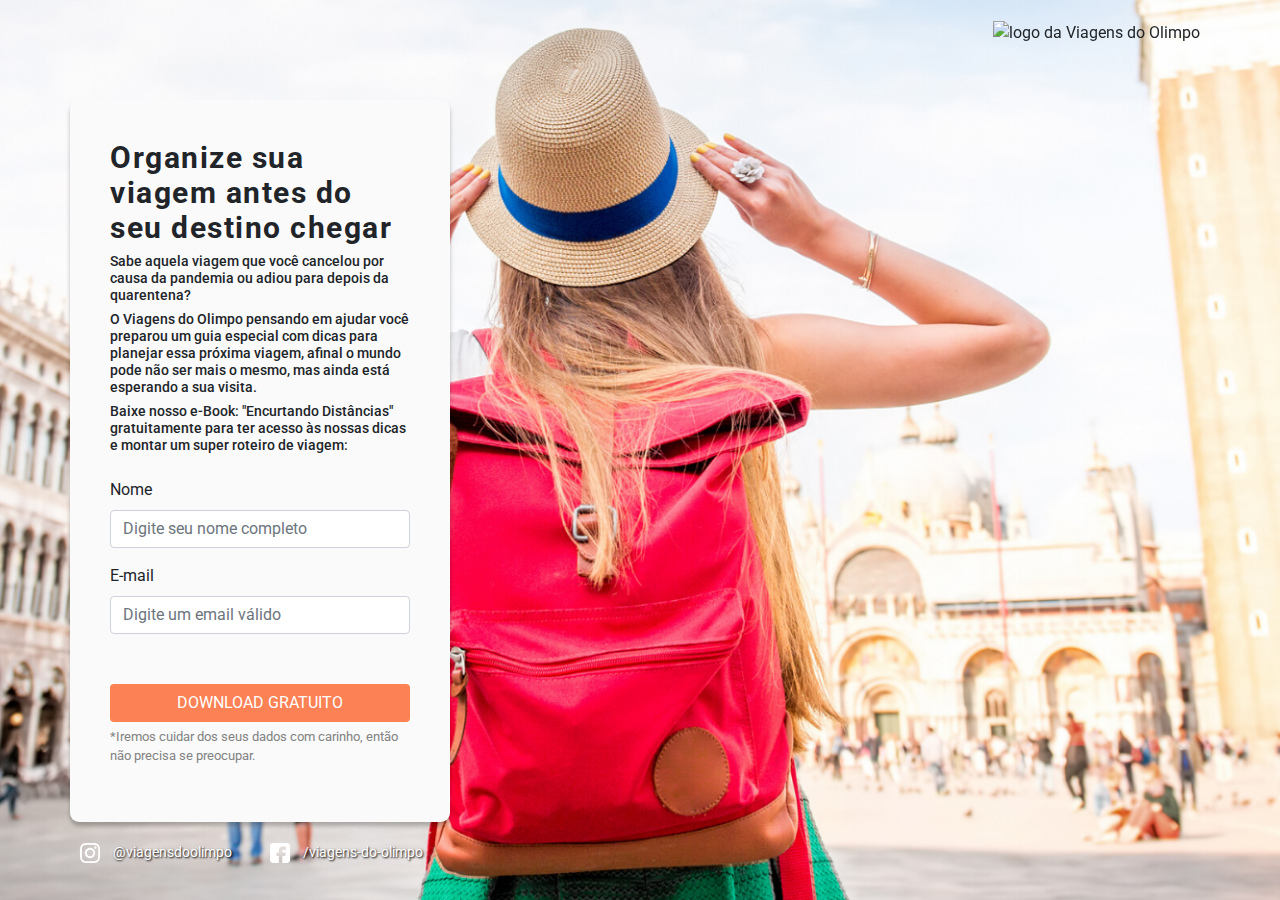
==== index.html @ 420ebf38 "edição thank you, manager tag thank you e edição background landing" ====
<!DOCTYPE html>
<html lang="pt">
  <head>
    <!-- Google Tag Manager -->
    <script>
      (function (w, d, s, l, i) {
        w[l] = w[l] || [];
        w[l].push({ "gtm.start": new Date().getTime(), event: "gtm.js" });
        var f = d.getElementsByTagName(s)[0],
          j = d.createElement(s),
          dl = l != "dataLayer" ? "&l=" + l : "";
        j.async = true;
        j.src = "https://www.googletagmanager.com/gtm.js?id=" + i + dl;
        f.parentNode.insertBefore(j, f);
      })(window, document, "script", "dataLayer", "GTM-NQMM63X");
    </script>
    <!-- End Google Tag Manager -->

    <meta charset="UTF-8" />
    <meta name="viewport" content="width=device-width, initial-scale=1.0" />
    <title>Viagens do Olimpo</title>
    <link
      rel="stylesheet"
      href="https://stackpath.bootstrapcdn.com/bootstrap/4.4.1/css/bootstrap.min.css"
      integrity="sha384-Vkoo8x4CGsO3+Hhxv8T/Q5PaXtkKtu6ug5TOeNV6gBiFeWPGFN9MuhOf23Q9Ifjh"
      crossorigin="anonymous"
    />
    <link
      href="https://fonts.googleapis.com/css2?family=Roboto:wght@400;700&display=swap"
      rel="stylesheet"
    />
    <link type="text/css" rel="stylesheet" href="style.css" />
  </head>

  <body>
    <!-- Google Tag Manager (noscript) -->
    <noscript
      ><iframe
        src="https://www.googletagmanager.com/ns.html?id=GTM-NQMM63X"
        height="0"
        width="0"
        style="display: none; visibility: hidden;"
      ></iframe
    ></noscript>
    <!-- End Google Tag Manager (noscript) -->

    <header>
      <img src="public/logo-branco.png" alt="logo da Viagens do Olimpo" />
    </header>
    <div class="container">
      <div class="row">
        <div class="col-lg-4 col-md-6 col-sm-12">
          <form
            method="POST"
            action="https://smtl.gama.academy/leads/db228f50-915e-11ea-9e98-2f3c29e0891c"
          >
            <h1>Organize sua viagem antes do seu destino chegar</h1>
            <h2>
              Sabe aquela viagem que você cancelou por causa da pandemia ou
              adiou para depois da quarentena? 
              <h2>O Viagens do Olimpo pensando em
              ajudar você preparou um guia especial com dicas para planejar essa
              próxima viagem, afinal o mundo pode não ser mais o mesmo, mas
              ainda está esperando a sua visita.</h2>
              <h2>Baixe nosso e-Book: "Encurtando
              Distâncias" gratuitamente para ter acesso às nossas dicas e montar
              um super roteiro de viagem:
            </h2>
            <div class="form-group mt-4">
              <label for="name">Nome</label>
              <input
                class="form-control"
                name="name"
                type="text"
                pattern="^\D{2,}\s[\D\s]{2,}$"
                placeholder="Digite seu nome completo"
                required
              />
            </div>
            <div class="form-group">
              <label for="email">E-mail</label>
              <input
                class="form-control"
                name="email"
                type="email"
                placeholder="Digite um email válido"
                required
              />
            </div>

            <input
              name="redirectTo"
              type="hidden"
              value="https://viagensdoolimpo.netlify.app/thank-you"
            />
            <input name="debugMode" type="hidden" value="true" />
            <input
              type="submit"
              class="btn btn-block"
              value="Download gratuito"
            />
            <p>
              *Iremos cuidar dos seus dados com carinho, então não precisa se
              preocupar.
            </p>
          </form>
        </div>
      </div>
      <div class="row social-media">
        <div class="col-lg-4 col-md-6 col-sm-12 d-flex">
          <div class="col-6">
            <a
              href="https://www.instagram.com/viagensdoolimpo/"
              target="_blank"
            >
              <picture>
                <source
                  media="(max-width: 575.98px)"
                  srcset="public/icon-ig-escuro.svg"
                />
                <source srcset="public/icon-ig-claro.svg" />
                <img src="public/icon-ig-claro.svg" alt="ícone do instagram" />
              </picture>
              @viagensdoolimpo
            </a>
          </div>
          <div class="col-6">
            <a
              href="https://web.facebook.com/Viagens-do-Olimpo-107332367647173/?modal=admin_todo_tour&_rdc=1&_rdr"
              target="_blank"
            >
              <picture>
                <source
                  media="(max-width: 575.98px)"
                  srcset="public/icon-fb-escuro.svg"
                />
                <source srcset="public/icon-fb-claro.svg" />
                <img src="public/icon-fb-claro.svg" alt="ícone do facebook" />
              </picture>
              /viagens-do-olimpo
            </a>
          </div>
        </div>
      </div>
    </div>
  </body>
</html>
---- style.css ----
body {
  background-image: url("./public/banner-landing.png");
  background-attachment: fixed;
  background-repeat: no-repeat;
  background-size: cover;
  background-position: center center;
  font-family: "Roboto", sans-serif;
  position: relative;
}

header {
  position: fixed;
  top: 20px;
  right: 80px;
}

header img {
  width: 200px;
}

form {
  margin-top: 100px;
  padding: 40px;
  border-radius: 9px;
  box-shadow: 0px 4px 4px rgba(0, 0, 0, 0.25);
  min-width: 300px;
  background-color: #fafafa;
}

h1 {
  font-weight: 700;
  font-size: 30px;
  line-height: 35px;
  letter-spacing: 0.05em;
}

h2 {
  font-size: 14px;
}

form p {
  color: #828282;
  font-size: 13px;
  margin-top: 5px;
}

input[type="submit"] {
  background-color: #fc8154;
  color: white;
  border-radius: 4px;
  cursor: pointer;
  text-transform: uppercase;
  margin-top: 50px;
}

input[type="submit"]:hover {
  background-color: #99142c;
  transition: 0.3s;
}

.social-media img {
  width: 20px;
  margin-right: 10px;
  margin-left: 10px;
}

.social-media a {
  text-decoration: none;
  color: #ffffff;
  text-shadow: 1px 1px 2px black;
}

.social-media {
  margin-top: 20px;
  color: #ffffff;
  font-size: 14px;
}

.social-media,
.col-md-6,
.col-6 {
  padding-left: 0;
  padding-right: 0;
}

@media (max-width: 575.98px) {
  body {
    background-image: url("./public/banner-landing-mobile.jpg");
    background-attachment: fixed;
    background-repeat: no-repeat;
    background-size: cover;
    background-position: center center;
    font-family: "Roboto", sans-serif;
    position: relative;
  }

  form {
    margin-top: 100px;
    border: none;
    border-radius: 0;
    box-shadow: none;
    padding-bottom: 0;
  }

  .social-media {
    padding: 40px;
    margin-top: 0;
    color: #000000;
    font-size: 14px;
  }

  .social-media a {
    color: #000000;
    font-size: 12px;
  }

  .social-media img {
    margin-right: 5px;
  }
}
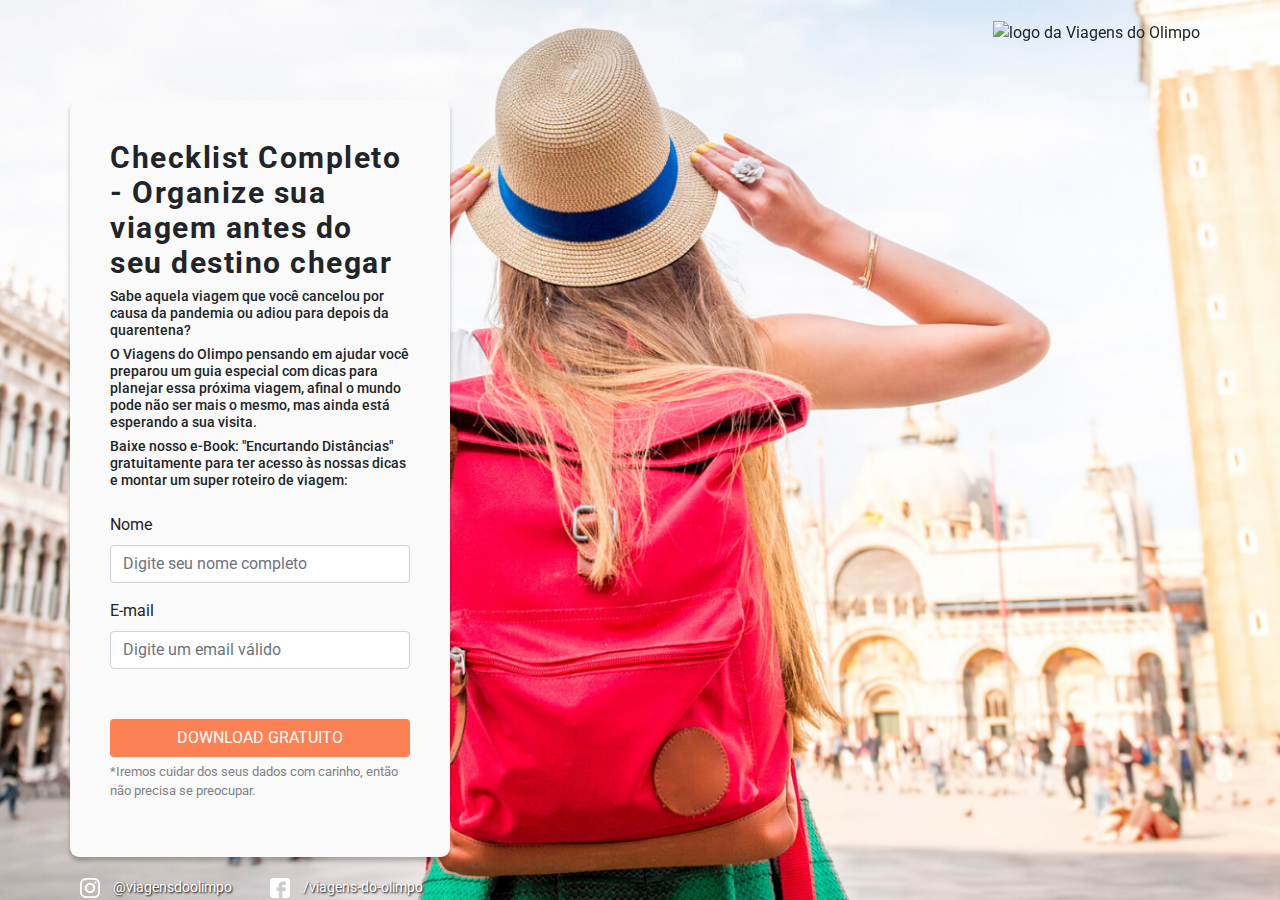
==== commit 892d34d9: "nome certo" ====
--- a/index.html
+++ b/index.html
@@ -54,7 +54,7 @@
             method="POST"
             action="https://smtl.gama.academy/leads/db228f50-915e-11ea-9e98-2f3c29e0891c"
           >
-            <h1>Organize sua viagem antes do seu destino chegar</h1>
+            <h1>Checklist Completo - Organize sua viagem antes do seu destino chegar</h1>
             <h2>
               Sabe aquela viagem que você cancelou por causa da pandemia ou
               adiou para depois da quarentena? 
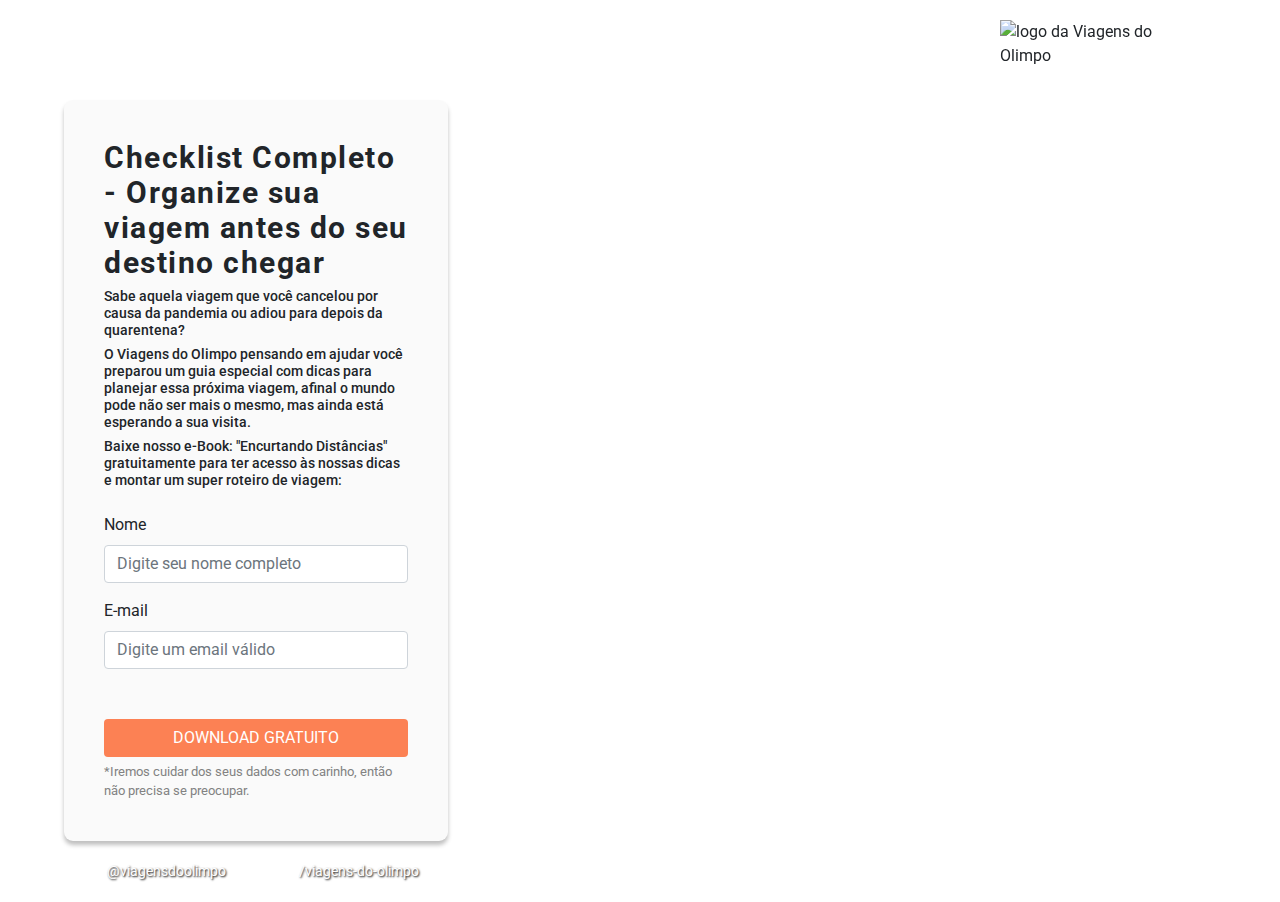
==== commit ea53f6e4: "botoes midias sociais" ====
--- a/index.html
+++ b/index.html
@@ -15,7 +15,8 @@
       })(window, document, "script", "dataLayer", "GTM-NQMM63X");
     </script>
     <!-- End Google Tag Manager -->
-
+    <script async src="https://static.addtoany.com/menu/page.js"></script>
+    <meta name="description" content="O Viagens do Olimpo preparou um material gratuito para ajudar a planejar sua viagem após a pandemia">
     <meta charset="UTF-8" />
     <meta name="viewport" content="width=device-width, initial-scale=1.0" />
     <title>Viagens do Olimpo</title>
@@ -45,6 +46,12 @@
     <!-- End Google Tag Manager (noscript) -->
 
     <header>
+      <div class="a2a_kit a2a_kit_size_32 a2a_default_style" id="share-buttons-top">
+        <a class="a2a_button_facebook"></a>
+        <a class="a2a_button_twitter"></a>
+        <a class="a2a_button_whatsapp"></a>
+        <a class="a2a_button_linkedin"></a>
+      </div>
       <img src="public/logo-branco.png" alt="logo da Viagens do Olimpo" />
     </header>
     <div class="container">
@@ -142,6 +149,14 @@
           </div>
         </div>
       </div>
+
+      <div class="a2a_kit a2a_kit_size_32 a2a_default_style" id="share-buttons-bottom">
+        <a class="a2a_button_facebook"></a>
+        <a class="a2a_button_twitter"></a>
+        <a class="a2a_button_whatsapp"></a>
+        <a class="a2a_button_linkedin"></a>
+      </div>
+
     </div>
   </body>
 </html>
--- a/style.css
+++ b/style.css
@@ -1,21 +1,31 @@
 body {
-  background-image: url("./public/banner-landing.png");
+  background-image: url("./public/banner-landing-02.png");
   background-attachment: fixed;
   background-repeat: no-repeat;
-  background-size: cover;
+  background-size: 100%;
   background-position: center center;
   font-family: "Roboto", sans-serif;
   position: relative;
+}
+
+.container {
+  max-width: 90vw;;
 }
 
 header {
   position: fixed;
   top: 20px;
   right: 80px;
+  display: flex;
+  align-items: center;
 }
 
 header img {
   width: 200px;
+}
+
+#share-buttons-bottom {
+  display: none;
 }
 
 form {
@@ -42,6 +52,7 @@
   color: #828282;
   font-size: 13px;
   margin-top: 5px;
+  margin-bottom: 0;
 }
 
 input[type="submit"] {
@@ -54,7 +65,7 @@
 }
 
 input[type="submit"]:hover {
-  background-color: #99142c;
+  background-color: #e9ae98;
   transition: 0.3s;
 }
 
@@ -72,6 +83,7 @@
 
 .social-media {
   margin-top: 20px;
+  margin-bottom: 20px;
   color: #ffffff;
   font-size: 14px;
 }
@@ -83,7 +95,10 @@
   padding-right: 0;
 }
 
+/* Versão mobile ----------------------------------------------------------------------------------------- */
+
 @media (max-width: 575.98px) {
+
   body {
     background-image: url("./public/banner-landing-mobile.jpg");
     background-attachment: fixed;
@@ -107,14 +122,26 @@
     margin-top: 0;
     color: #000000;
     font-size: 14px;
+    background-color: #fafafa;
   }
 
   .social-media a {
     color: #000000;
     font-size: 12px;
+    text-shadow:none;
   }
 
   .social-media img {
     margin-right: 5px;
   }
+
+  #share-buttons-top {
+    display: none;
+  }
+
+  #share-buttons-bottom {
+    display: block;
+    margin-bottom: 20px;
+  }
+
 }
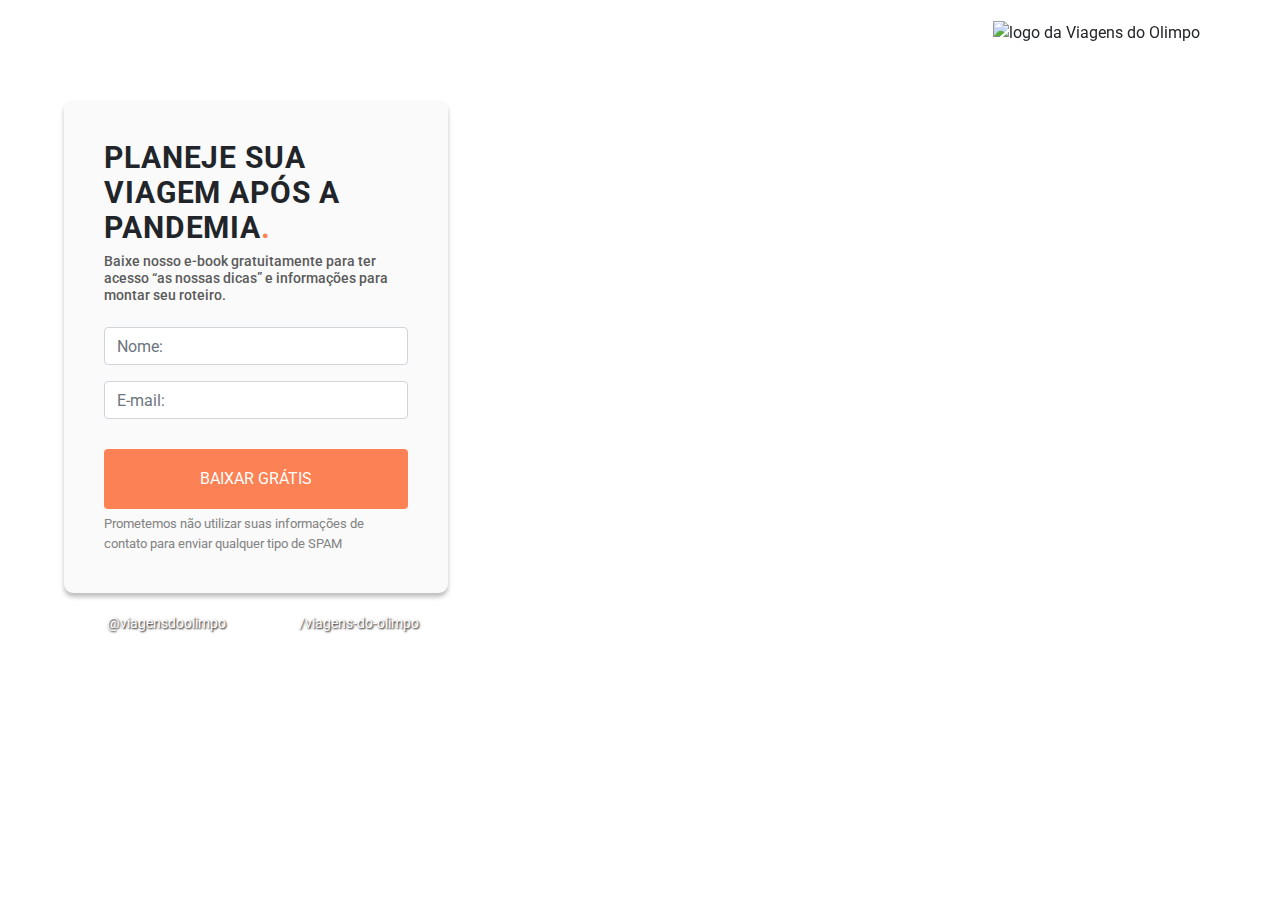
==== commit aa4890e9: "texto do figma nas 2 landing page" ====
--- a/index.html
+++ b/index.html
@@ -15,8 +15,7 @@
       })(window, document, "script", "dataLayer", "GTM-NQMM63X");
     </script>
     <!-- End Google Tag Manager -->
-    <script async src="https://static.addtoany.com/menu/page.js"></script>
-    <meta name="description" content="O Viagens do Olimpo preparou um material gratuito para ajudar a planejar sua viagem após a pandemia">
+
     <meta charset="UTF-8" />
     <meta name="viewport" content="width=device-width, initial-scale=1.0" />
     <title>Viagens do Olimpo</title>
@@ -46,12 +45,6 @@
     <!-- End Google Tag Manager (noscript) -->
 
     <header>
-      <div class="a2a_kit a2a_kit_size_32 a2a_default_style" id="share-buttons-top">
-        <a class="a2a_button_facebook"></a>
-        <a class="a2a_button_twitter"></a>
-        <a class="a2a_button_whatsapp"></a>
-        <a class="a2a_button_linkedin"></a>
-      </div>
       <img src="public/logo-branco.png" alt="logo da Viagens do Olimpo" />
     </header>
     <div class="container">
@@ -61,36 +54,29 @@
             method="POST"
             action="https://smtl.gama.academy/leads/db228f50-915e-11ea-9e98-2f3c29e0891c"
           >
-            <h1>Checklist Completo - Organize sua viagem antes do seu destino chegar</h1>
+            <h1>
+              Planeje sua viagem após a pandemia<span class="dot">.</span>
+            </h1>
             <h2>
-              Sabe aquela viagem que você cancelou por causa da pandemia ou
-              adiou para depois da quarentena? 
-              <h2>O Viagens do Olimpo pensando em
-              ajudar você preparou um guia especial com dicas para planejar essa
-              próxima viagem, afinal o mundo pode não ser mais o mesmo, mas
-              ainda está esperando a sua visita.</h2>
-              <h2>Baixe nosso e-Book: "Encurtando
-              Distâncias" gratuitamente para ter acesso às nossas dicas e montar
-              um super roteiro de viagem:
+              Baixe nosso e-book gratuitamente para ter acesso “as nossas dicas”
+              e informações para montar seu roteiro.
             </h2>
             <div class="form-group mt-4">
-              <label for="name">Nome</label>
               <input
                 class="form-control"
                 name="name"
                 type="text"
                 pattern="^\D{2,}\s[\D\s]{2,}$"
-                placeholder="Digite seu nome completo"
+                placeholder="Nome:"
                 required
               />
             </div>
             <div class="form-group">
-              <label for="email">E-mail</label>
               <input
                 class="form-control"
                 name="email"
                 type="email"
-                placeholder="Digite um email válido"
+                placeholder="E-mail:"
                 required
               />
             </div>
@@ -101,14 +87,10 @@
               value="https://viagensdoolimpo.netlify.app/thank-you"
             />
             <input name="debugMode" type="hidden" value="true" />
-            <input
-              type="submit"
-              class="btn btn-block"
-              value="Download gratuito"
-            />
+            <input type="submit" class="btn btn-block" value="Baixar Grátis" />
             <p>
-              *Iremos cuidar dos seus dados com carinho, então não precisa se
-              preocupar.
+              Prometemos não utilizar suas informações de contato para enviar
+              qualquer tipo de SPAM
             </p>
           </form>
         </div>
@@ -149,14 +131,6 @@
           </div>
         </div>
       </div>
-
-      <div class="a2a_kit a2a_kit_size_32 a2a_default_style" id="share-buttons-bottom">
-        <a class="a2a_button_facebook"></a>
-        <a class="a2a_button_twitter"></a>
-        <a class="a2a_button_whatsapp"></a>
-        <a class="a2a_button_linkedin"></a>
-      </div>
-
     </div>
   </body>
 </html>
--- a/style.css
+++ b/style.css
@@ -9,23 +9,17 @@
 }
 
 .container {
-  max-width: 90vw;;
+  max-width: 90vw;
 }
 
 header {
   position: fixed;
   top: 20px;
   right: 80px;
-  display: flex;
-  align-items: center;
 }
 
 header img {
   width: 200px;
-}
-
-#share-buttons-bottom {
-  display: none;
 }
 
 form {
@@ -41,11 +35,17 @@
   font-weight: 700;
   font-size: 30px;
   line-height: 35px;
-  letter-spacing: 0.05em;
+  letter-spacing: 0.03em;
+  text-transform: uppercase;
+}
+
+.dot {
+  color: #fc8154;
 }
 
 h2 {
   font-size: 14px;
+  color: #5a5a5a;
 }
 
 form p {
@@ -61,7 +61,8 @@
   border-radius: 4px;
   cursor: pointer;
   text-transform: uppercase;
-  margin-top: 50px;
+  margin-top: 30px;
+  height: 60px;
 }
 
 input[type="submit"]:hover {
@@ -95,10 +96,7 @@
   padding-right: 0;
 }
 
-/* Versão mobile ----------------------------------------------------------------------------------------- */
-
 @media (max-width: 575.98px) {
-
   body {
     background-image: url("./public/banner-landing-mobile.jpg");
     background-attachment: fixed;
@@ -128,20 +126,10 @@
   .social-media a {
     color: #000000;
     font-size: 12px;
-    text-shadow:none;
+    text-shadow: none;
   }
 
   .social-media img {
     margin-right: 5px;
   }
-
-  #share-buttons-top {
-    display: none;
-  }
-
-  #share-buttons-bottom {
-    display: block;
-    margin-bottom: 20px;
-  }
-
 }
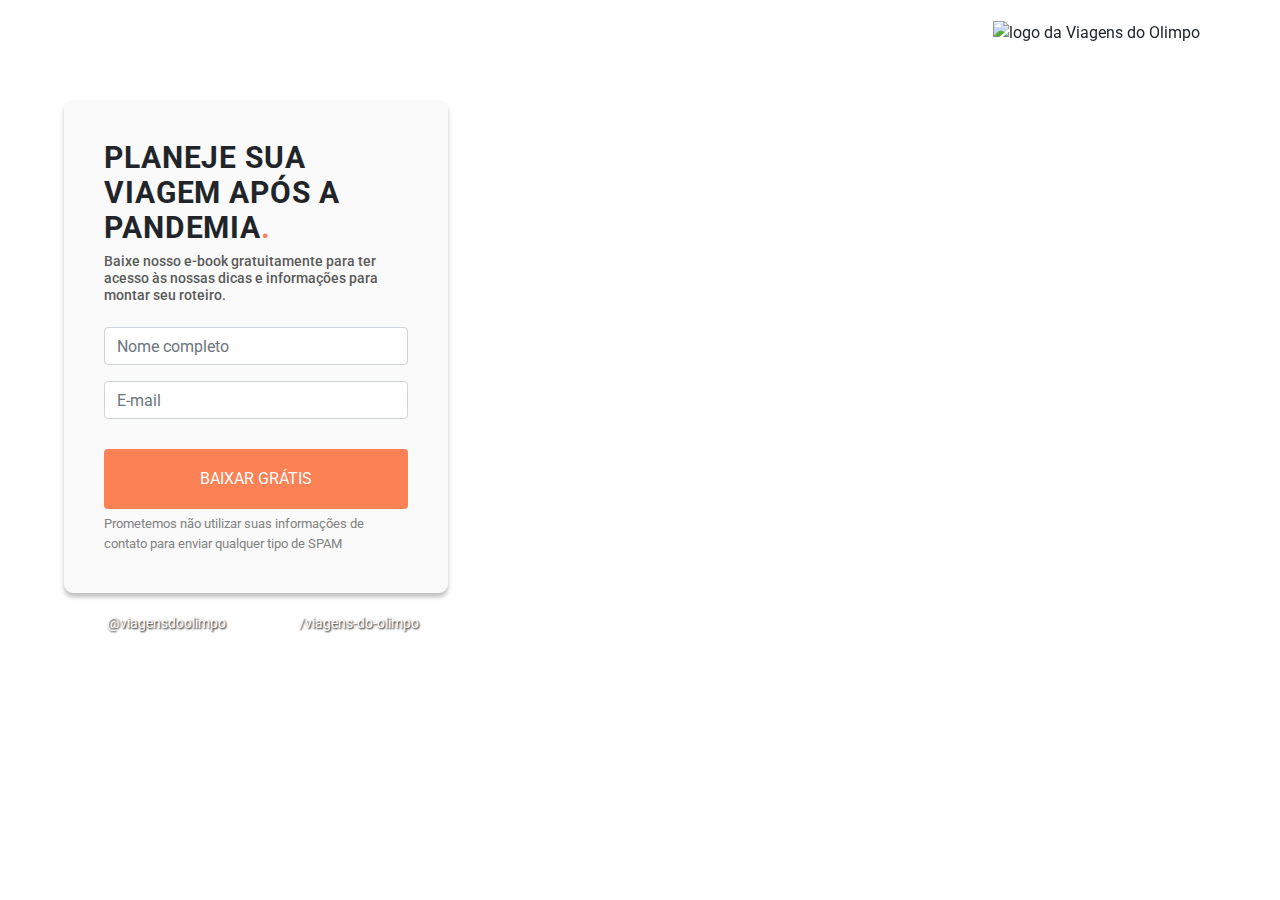
==== commit 8fafe199: "ajuste no placeholder" ====
--- a/index.html
+++ b/index.html
@@ -15,7 +15,8 @@
       })(window, document, "script", "dataLayer", "GTM-NQMM63X");
     </script>
     <!-- End Google Tag Manager -->
-
+    <script async src="https://static.addtoany.com/menu/page.js"></script>
+    <meta name="description" content="O Viagens do Olimpo preparou um material gratuito para ajudar a planejar sua viagem após a pandemia">
     <meta charset="UTF-8" />
     <meta name="viewport" content="width=device-width, initial-scale=1.0" />
     <title>Viagens do Olimpo</title>
@@ -45,6 +46,12 @@
     <!-- End Google Tag Manager (noscript) -->
 
     <header>
+      <div class="a2a_kit a2a_kit_size_32 a2a_default_style" id="share-buttons-top">
+        <a class="a2a_button_facebook"></a>
+        <a class="a2a_button_twitter"></a>
+        <a class="a2a_button_whatsapp"></a>
+        <a class="a2a_button_linkedin"></a>
+      </div>
       <img src="public/logo-branco.png" alt="logo da Viagens do Olimpo" />
     </header>
     <div class="container">
@@ -58,7 +65,7 @@
               Planeje sua viagem após a pandemia<span class="dot">.</span>
             </h1>
             <h2>
-              Baixe nosso e-book gratuitamente para ter acesso “as nossas dicas”
+              Baixe nosso e-book gratuitamente para ter acesso às nossas dicas
               e informações para montar seu roteiro.
             </h2>
             <div class="form-group mt-4">
@@ -67,7 +74,7 @@
                 name="name"
                 type="text"
                 pattern="^\D{2,}\s[\D\s]{2,}$"
-                placeholder="Nome:"
+                placeholder="Nome completo"
                 required
               />
             </div>
@@ -76,7 +83,7 @@
                 class="form-control"
                 name="email"
                 type="email"
-                placeholder="E-mail:"
+                placeholder="E-mail"
                 required
               />
             </div>
@@ -131,6 +138,14 @@
           </div>
         </div>
       </div>
+
+      <div class="a2a_kit a2a_kit_size_32 a2a_default_style" id="share-buttons-bottom">
+        <a class="a2a_button_facebook"></a>
+        <a class="a2a_button_twitter"></a>
+        <a class="a2a_button_whatsapp"></a>
+        <a class="a2a_button_linkedin"></a>
+      </div>
+
     </div>
   </body>
 </html>
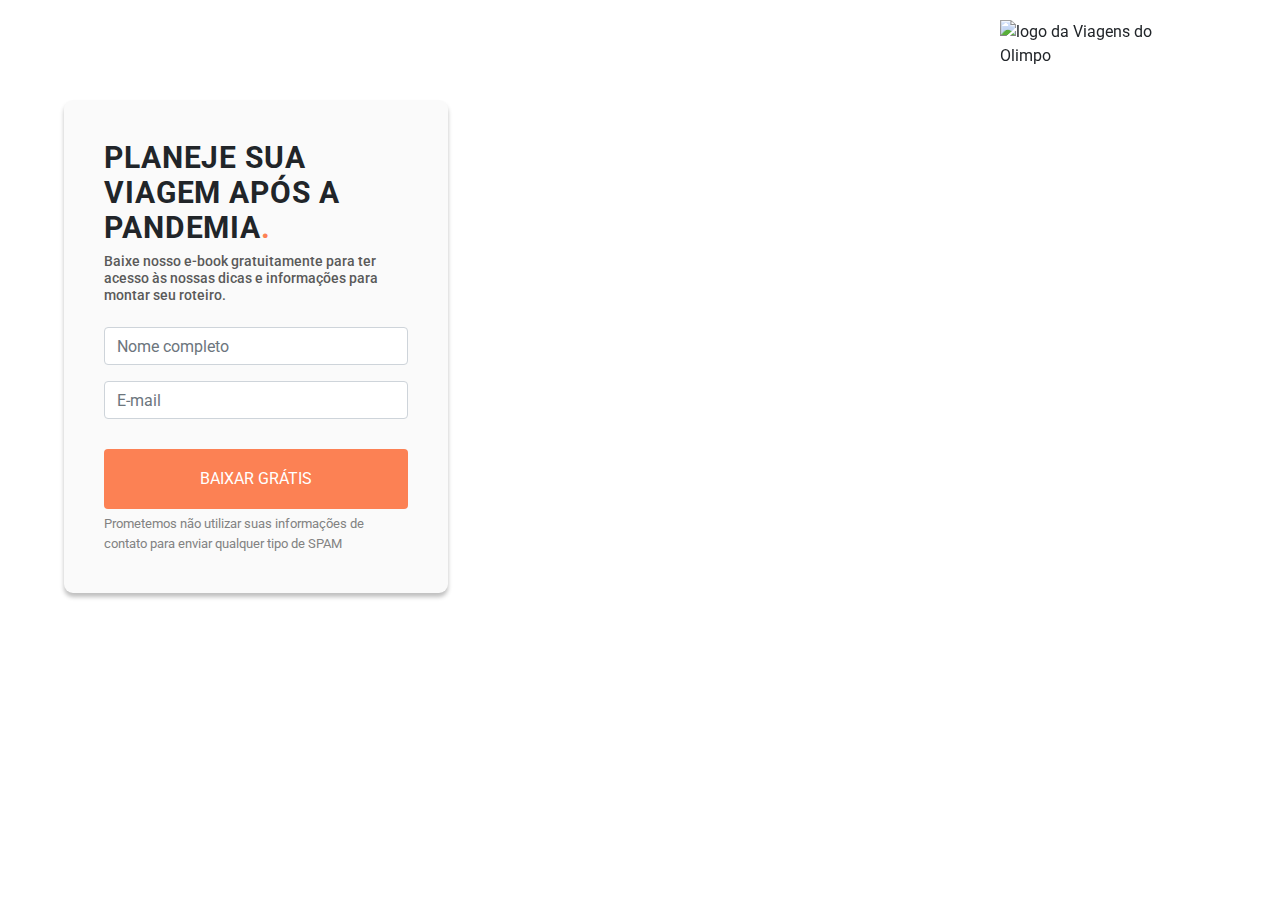
==== commit de4c5494: "removendo redes sociais da landing e ajustando mobile" ====
--- a/index.html
+++ b/index.html
@@ -56,10 +56,11 @@
     </header>
     <div class="container">
       <div class="row">
-        <div class="col-lg-4 col-md-6 col-sm-12">
+        <div class="col-xl-4 col-lg-4 col-md-6 col-sm-12">
           <form
             method="POST"
             action="https://smtl.gama.academy/leads/db228f50-915e-11ea-9e98-2f3c29e0891c"
+            netlify
           >
             <h1>
               Planeje sua viagem após a pandemia<span class="dot">.</span>
@@ -93,7 +94,7 @@
               type="hidden"
               value="https://viagensdoolimpo.netlify.app/thank-you"
             />
-            <input name="debugMode" type="hidden" value="true" />
+            <!-- <input name="debugMode" type="hidden" value="true" /> -->
             <input type="submit" class="btn btn-block" value="Baixar Grátis" />
             <p>
               Prometemos não utilizar suas informações de contato para enviar
@@ -102,12 +103,13 @@
           </form>
         </div>
       </div>
-      <div class="row social-media">
-        <div class="col-lg-4 col-md-6 col-sm-12 d-flex">
+      <!-- <div class="row social-media">
+        <div class="col-xl-4 col-lg-4 col-md-6 col-sm-12 d-flex">
           <div class="col-6">
             <a
               href="https://www.instagram.com/viagensdoolimpo/"
-              target="_blank"
+              target="_blank" 
+              rel="noopener"
             >
               <picture>
                 <source
@@ -124,6 +126,7 @@
             <a
               href="https://web.facebook.com/Viagens-do-Olimpo-107332367647173/?modal=admin_todo_tour&_rdc=1&_rdr"
               target="_blank"
+              rel="noopener"
             >
               <picture>
                 <source
@@ -137,7 +140,7 @@
             </a>
           </div>
         </div>
-      </div>
+      </div> -->
 
       <div class="a2a_kit a2a_kit_size_32 a2a_default_style" id="share-buttons-bottom">
         <a class="a2a_button_facebook"></a>
--- a/style.css
+++ b/style.css
@@ -16,10 +16,20 @@
   position: fixed;
   top: 20px;
   right: 80px;
+  display: flex;
+  align-items: center;
 }
 
 header img {
   width: 200px;
+}
+
+#share-buttons-top{
+  margin-right: 20px;
+}
+
+#share-buttons-bottom {
+  display: none;
 }
 
 form {
@@ -72,8 +82,7 @@
 
 .social-media img {
   width: 20px;
-  margin-right: 10px;
-  margin-left: 10px;
+  margin-right: 2px;
 }
 
 .social-media a {
@@ -96,19 +105,35 @@
   padding-right: 0;
 }
 
+/* Versão mobile ----------------------------------------------------------------------------------------- */
+
+@media (max-width: 900px) {
+
+  body {
+    background-size: cover ;
+  }
+
+}
+
 @media (max-width: 575.98px) {
+
   body {
     background-image: url("./public/banner-landing-mobile.jpg");
     background-attachment: fixed;
     background-repeat: no-repeat;
-    background-size: cover;
     background-position: center center;
     font-family: "Roboto", sans-serif;
     position: relative;
   }
 
+  .container {
+    padding: 0;
+    max-width: 100vw;
+  }
+
   form {
-    margin-top: 100px;
+    margin-top: 70vh;
+    width: 100%;
     border: none;
     border-radius: 0;
     box-shadow: none;
@@ -132,4 +157,21 @@
   .social-media img {
     margin-right: 5px;
   }
+
+  #share-buttons-top {
+    display: none;
+  }
+
+  #share-buttons-bottom {
+    display: block;
+    padding-top: 20px;
+    padding-bottom: 20px;
+    padding-left: 20px;
+    background-color:#fafafa ;
+  }
+
+  .row {
+    margin-right: 0;
+  }
+
 }
